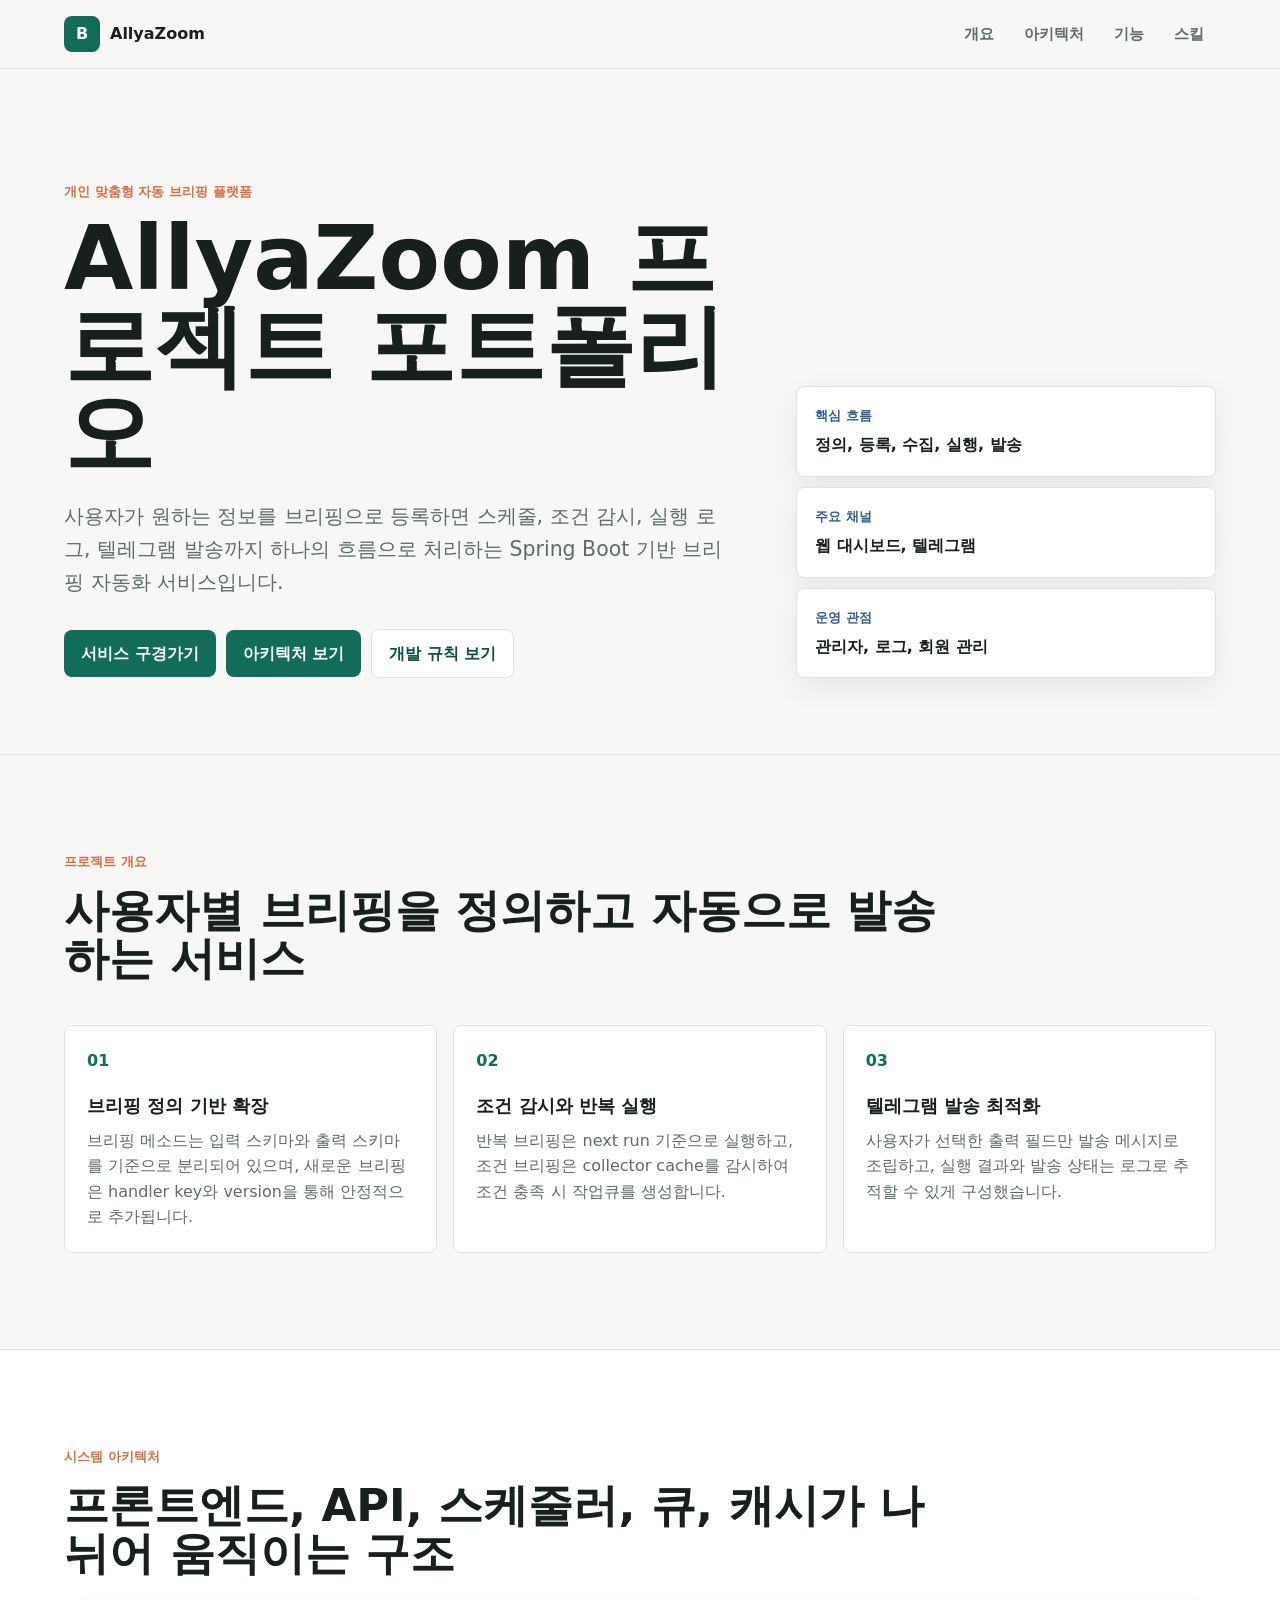
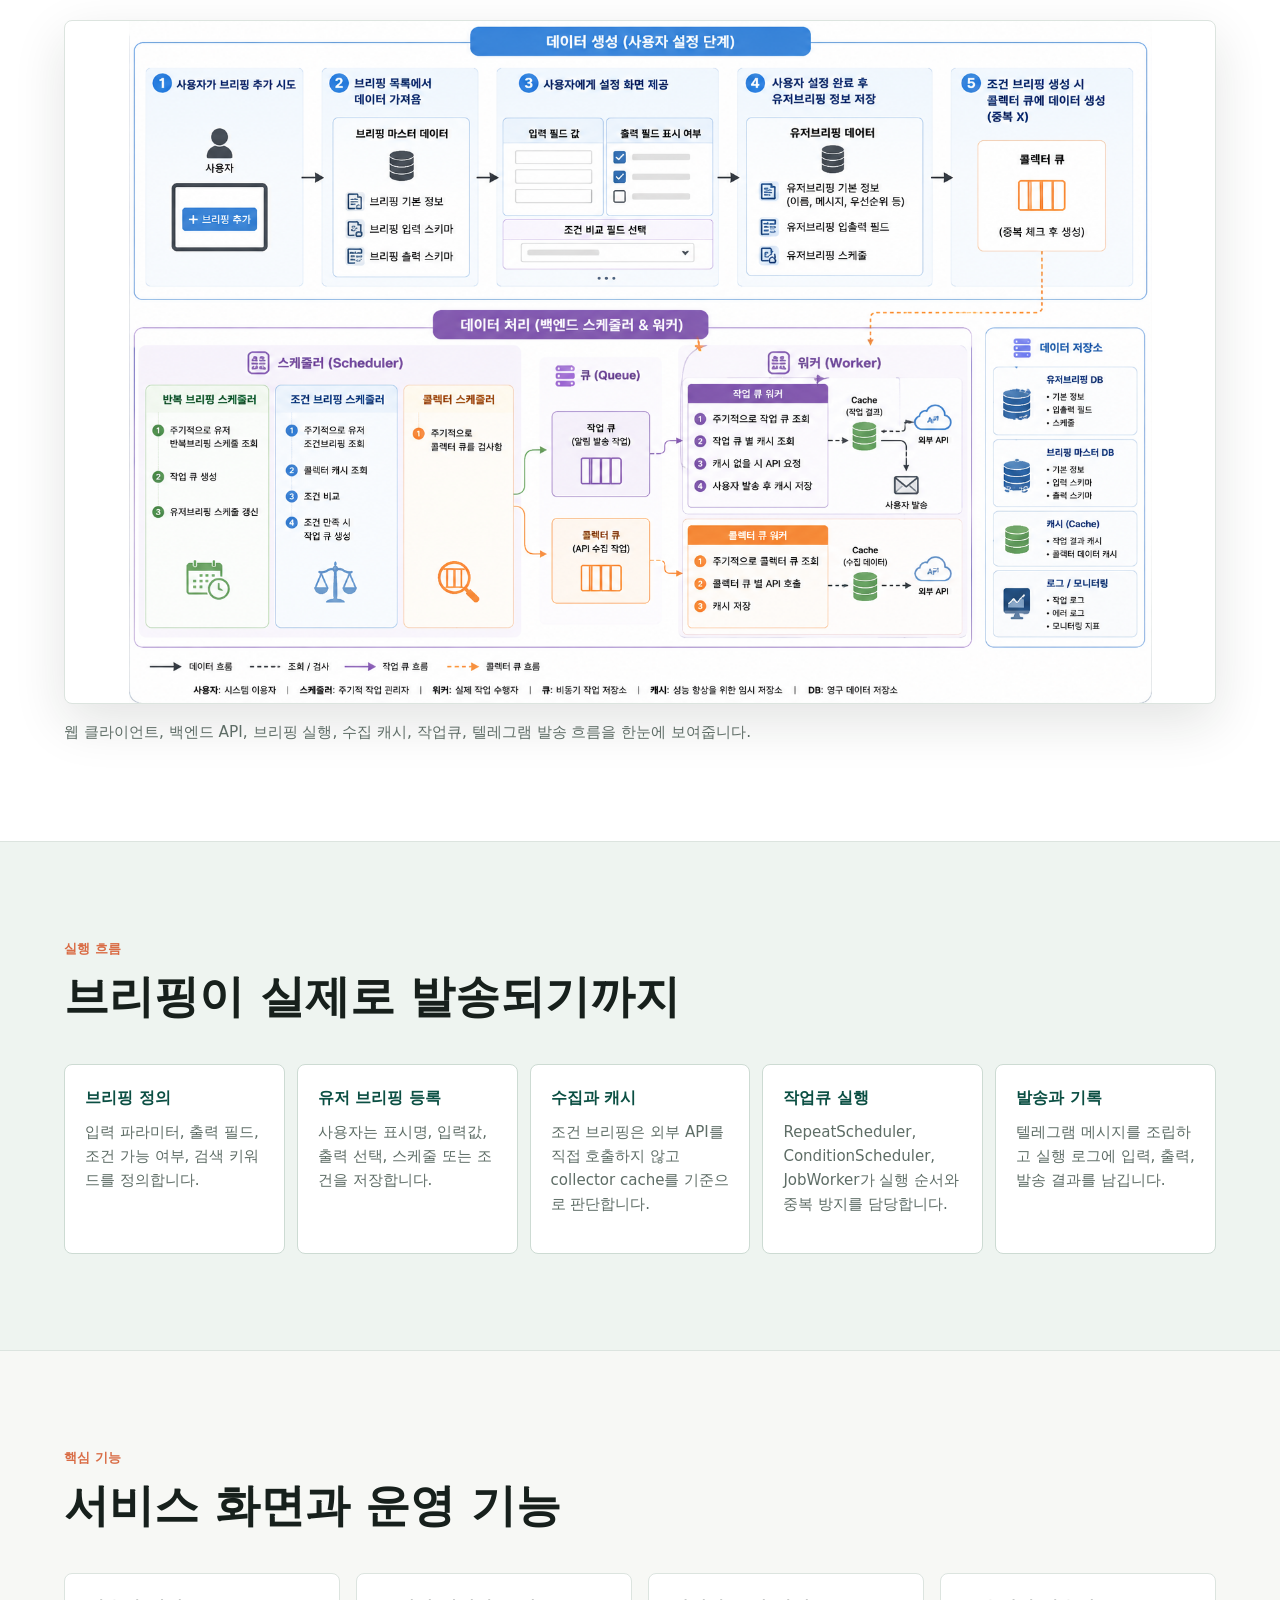
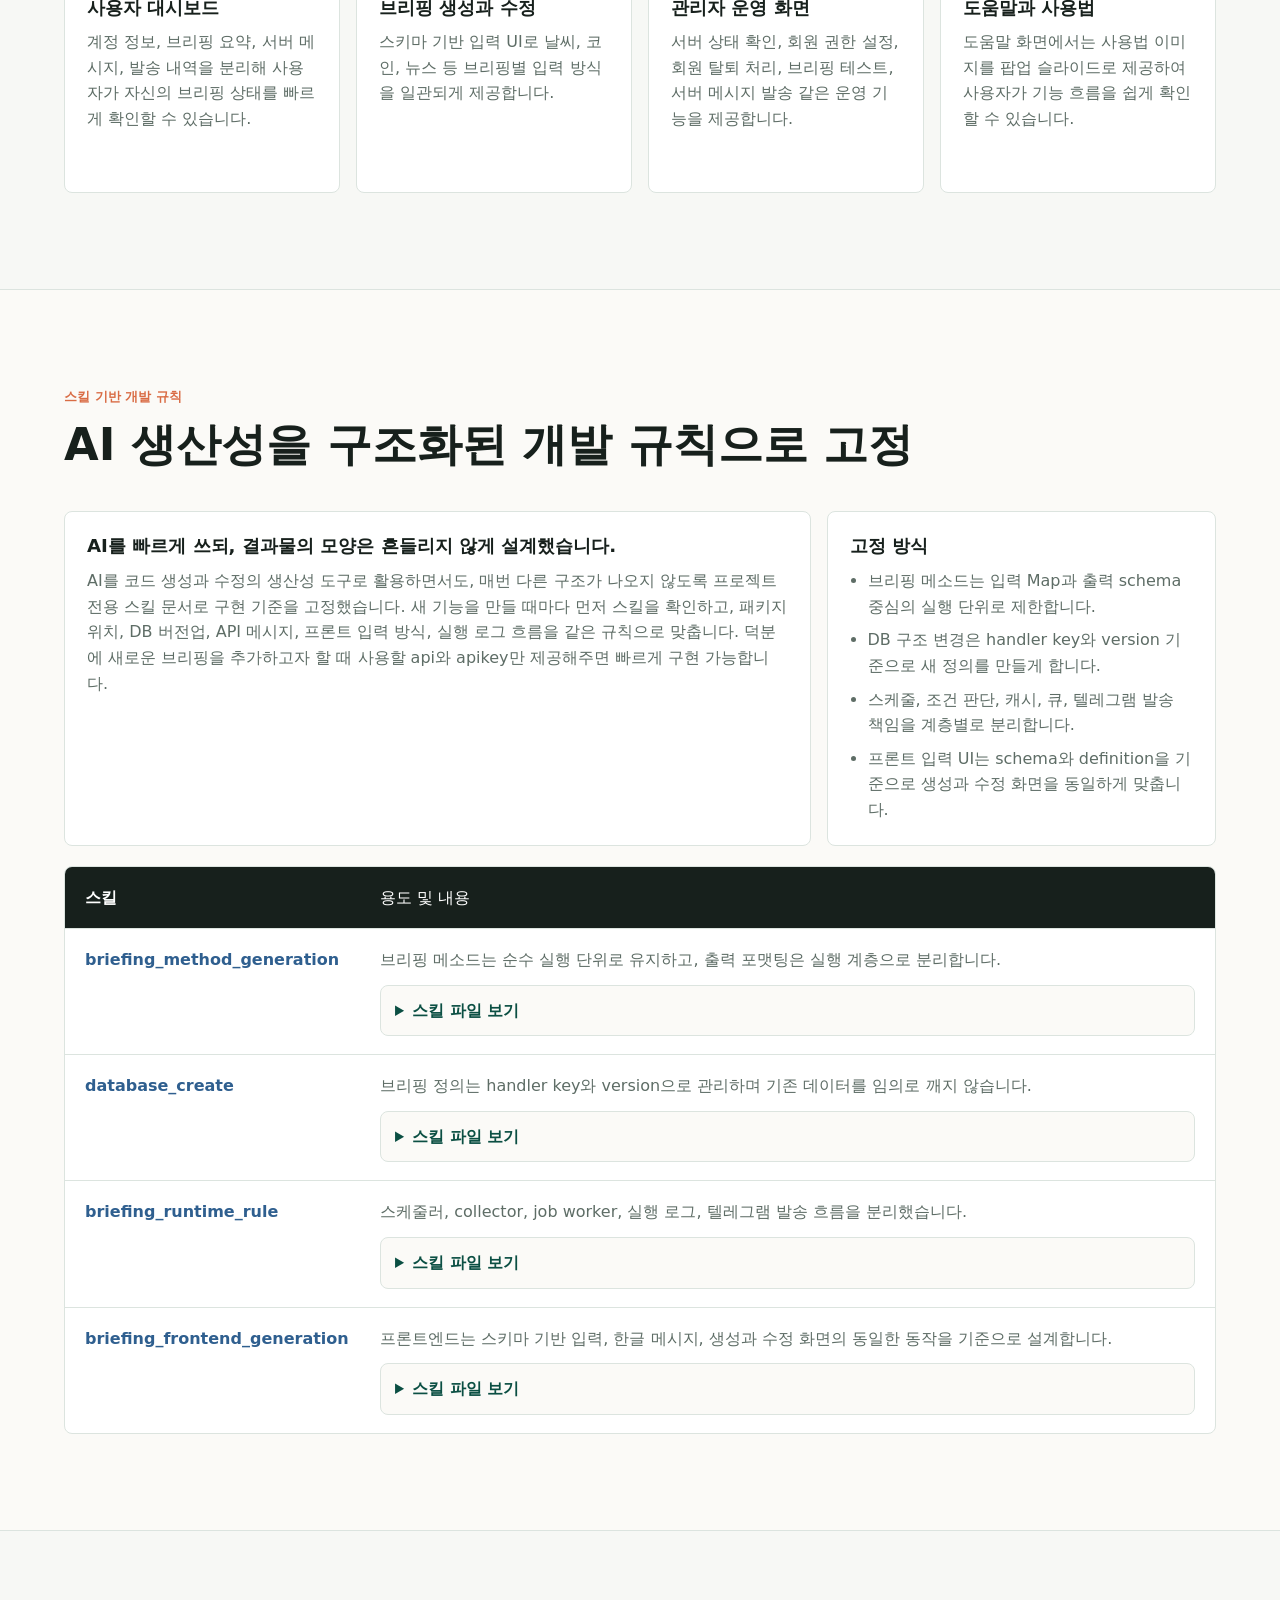
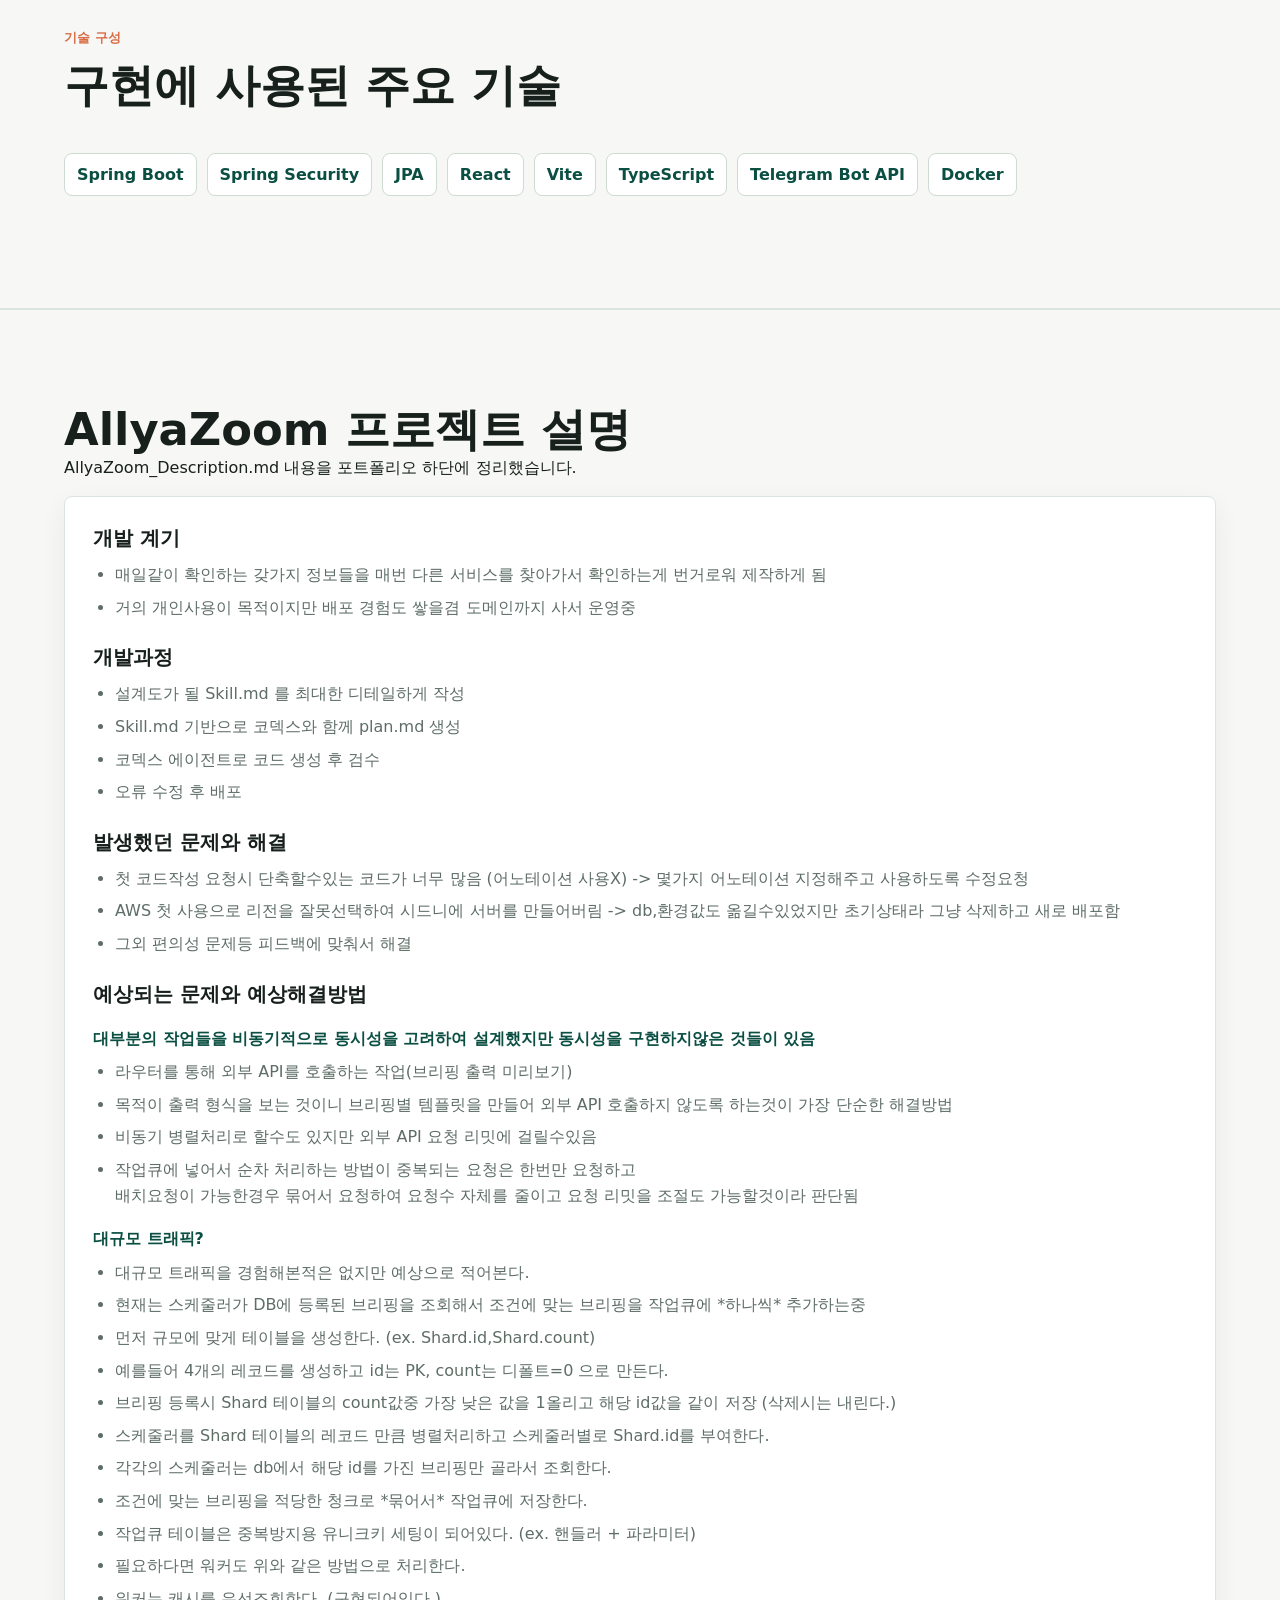
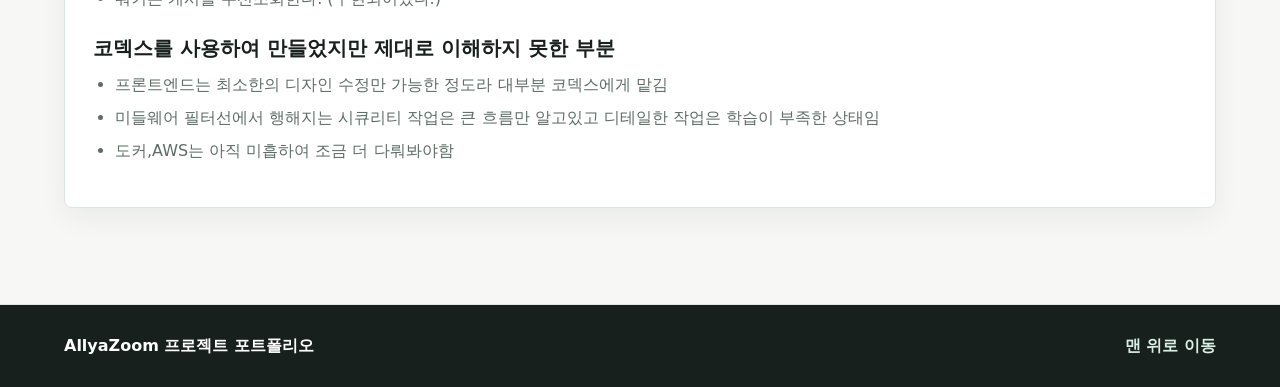
==== src/main/resources/static/myinfo/subpofol/AllyaZoom_portpolio.html @ ef2517f9 "일단 모양 갖춤" ====
<!doctype html>
<html lang="ko">
  <head>
    <meta charset="UTF-8" />
    <meta name="viewport" content="width=device-width, initial-scale=1.0" />
    <title>AllyaZoom 프로젝트 포트폴리오</title>
    <style>
:root {
  color-scheme: light;
  --ink: #17201c;
  --muted: #5e6d66;
  --line: #dce4df;
  --paper: #f7f8f5;
  --surface: #ffffff;
  --accent: #116c5a;
  --accent-strong: #0b4f43;
  --warm: #d96c45;
  --blue: #2f5f8f;
  --shadow: 0 18px 52px rgba(23, 32, 28, 0.12);
}

* {
  box-sizing: border-box;
}

html {
  scroll-behavior: smooth;
}

body {
  margin: 0;
  background: var(--paper);
  color: var(--ink);
  font-family: "Pretendard", "Apple SD Gothic Neo", "Malgun Gothic", system-ui, sans-serif;
  line-height: 1.6;
}

a {
  color: inherit;
  text-decoration: none;
}

.topbar {
  position: sticky;
  top: 0;
  z-index: 10;
  display: flex;
  align-items: center;
  justify-content: space-between;
  gap: 24px;
  min-height: 68px;
  padding: 14px clamp(20px, 5vw, 72px);
  background: rgba(247, 248, 245, 0.92);
  border-bottom: 1px solid var(--line);
  backdrop-filter: blur(14px);
}

.brand,
.nav,
.intro-actions,
.tech-list {
  display: flex;
  align-items: center;
}

.brand {
  gap: 10px;
  font-weight: 800;
  letter-spacing: 0;
}

.brand-mark {
  display: inline-grid;
  width: 36px;
  height: 36px;
  place-items: center;
  border-radius: 8px;
  background: var(--accent);
  color: #ffffff;
}

.nav {
  flex-wrap: wrap;
  justify-content: flex-end;
  gap: 6px;
}

.nav a {
  min-height: 38px;
  padding: 8px 12px;
  border-radius: 8px;
  color: var(--muted);
  font-size: 0.95rem;
  font-weight: 700;
}

.nav a:hover {
  background: #e7eee9;
  color: var(--accent-strong);
}

.intro {
  display: grid;
  grid-template-columns: minmax(0, 1fr) minmax(280px, 420px);
  gap: clamp(28px, 5vw, 64px);
  align-items: end;
  padding: clamp(54px, 9vw, 112px) clamp(20px, 5vw, 72px) clamp(34px, 6vw, 76px);
  border-bottom: 1px solid var(--line);
}

.intro-copy {
  max-width: 850px;
}

.eyebrow {
  margin: 0 0 12px;
  color: var(--warm);
  font-size: 0.84rem;
  font-weight: 900;
}

h1,
h2,
h3,
p,
dl,
dd,
ul {
  margin-top: 0;
}

h1 {
  max-width: 940px;
  margin-bottom: 22px;
  font-size: clamp(2.7rem, 7vw, 6.5rem);
  line-height: 0.98;
  letter-spacing: 0;
}

h2 {
  max-width: 900px;
  margin-bottom: 0;
  font-size: clamp(1.8rem, 3.5vw, 3.4rem);
  line-height: 1.08;
  letter-spacing: 0;
}

h3 {
  margin-bottom: 10px;
  font-size: 1.14rem;
  line-height: 1.3;
  letter-spacing: 0;
}

.lead {
  max-width: 720px;
  color: var(--muted);
  font-size: clamp(1.05rem, 1.7vw, 1.28rem);
}

.intro-actions {
  flex-wrap: wrap;
  gap: 10px;
  margin-top: 30px;
}

.primary-link,
.secondary-link {
  display: inline-flex;
  align-items: center;
  justify-content: center;
  min-height: 46px;
  padding: 11px 17px;
  border-radius: 8px;
  font-weight: 800;
}

.primary-link {
  background: var(--accent);
  color: #ffffff;
}

.secondary-link {
  border: 1px solid var(--line);
  background: var(--surface);
  color: var(--accent-strong);
}

.intro-stats {
  display: grid;
  gap: 10px;
  margin-bottom: 0;
}

.intro-stats div {
  padding: 18px;
  border: 1px solid var(--line);
  border-radius: 8px;
  background: var(--surface);
  box-shadow: 0 10px 30px rgba(23, 32, 28, 0.07);
}

.intro-stats dt {
  margin-bottom: 6px;
  color: var(--blue);
  font-size: 0.82rem;
  font-weight: 900;
}

.intro-stats dd {
  margin-left: 0;
  font-weight: 800;
}

.section {
  padding: clamp(54px, 8vw, 96px) clamp(20px, 5vw, 72px);
  border-bottom: 1px solid var(--line);
}

.section-heading {
  display: grid;
  gap: 2px;
  margin-bottom: clamp(24px, 4vw, 42px);
}

.overview-grid,
.feature-layout {
  display: grid;
  grid-template-columns: repeat(3, minmax(0, 1fr));
  gap: 16px;
}

.feature-layout {
  grid-template-columns: repeat(4, minmax(0, 1fr));
}

.feature-card {
  min-height: 220px;
  padding: 22px;
  border: 1px solid var(--line);
  border-radius: 8px;
  background: var(--surface);
}

.feature-card p {
  margin-bottom: 0;
  color: var(--muted);
}

.card-index {
  display: inline-block;
  margin-bottom: 20px;
  color: var(--accent);
  font-weight: 900;
}

.architecture-section {
  background: #ffffff;
}

.architecture-figure {
  margin: 0;
}

.architecture-figure img {
  display: block;
  width: 100%;
  max-height: 76vh;
  object-fit: contain;
  border: 1px solid var(--line);
  border-radius: 8px;
  background: #ffffff;
  box-shadow: var(--shadow);
}

.architecture-figure figcaption {
  max-width: 920px;
  margin-top: 16px;
  color: var(--muted);
  font-size: 0.96rem;
}

.flow-section {
  background: #eef4f0;
}

.flow-list {
  display: grid;
  grid-template-columns: repeat(5, minmax(0, 1fr));
  gap: 12px;
}

.flow-list article {
  position: relative;
  min-height: 190px;
  padding: 20px;
  border: 1px solid #cddbd3;
  border-radius: 8px;
  background: #ffffff;
}

.flow-list strong {
  display: block;
  margin-bottom: 10px;
  color: var(--accent-strong);
  font-size: 1rem;
}

.flow-list p {
  margin-bottom: 0;
  color: var(--muted);
  font-size: 0.94rem;
}

.skills-section {
  background: #fbfaf7;
}

.skill-summary {
  display: grid;
  grid-template-columns: minmax(0, 0.92fr) minmax(260px, 0.48fr);
  gap: 16px;
  margin-bottom: 20px;
}

.skill-summary article,
.skill-summary aside {
  padding: 22px;
  border: 1px solid var(--line);
  border-radius: 8px;
  background: var(--surface);
}

.skill-summary p,
.skill-summary li {
  color: var(--muted);
}

.skill-summary h3 {
  margin-bottom: 10px;
}

.skill-summary ul {
  display: grid;
  gap: 8px;
  margin-bottom: 0;
  padding-left: 18px;
}


.skill-file-view {
  margin-top: 12px;
  border: 1px solid var(--line);
  border-radius: 8px;
  background: #fbfaf7;
}

.skill-file-view summary {
  cursor: pointer;
  padding: 12px 14px;
  color: var(--accent-strong);
  font-weight: 900;
}

.skill-file-view pre {
  max-height: 360px;
  margin: 0;
  padding: 16px;
  overflow: auto;
  border-top: 1px solid var(--line);
  color: #25312c;
  background: #ffffff;
  font-family: "D2Coding", "Consolas", monospace;
  font-size: 0.86rem;
  line-height: 1.55;
  white-space: pre-wrap;
}
.skill-table {
  display: grid;
  overflow: hidden;
  border: 1px solid var(--line);
  border-radius: 8px;
  background: var(--surface);
}

.skill-row {
  display: grid;
  grid-template-columns: minmax(220px, 0.34fr) minmax(0, 1fr);
  gap: 18px;
  padding: 18px 20px;
  border-bottom: 1px solid var(--line);
}

.skill-row:last-child {
  border-bottom: 0;
}

.skill-row span:first-child {
  color: var(--blue);
  font-weight: 900;
  overflow-wrap: anywhere;
}

.skill-row span:last-child {
  color: var(--muted);
}

.skill-head {
  background: #17201c;
}

.skill-head span:first-child,
.skill-head span:last-child {
  color: #ffffff;
}

.tech-list {
  flex-wrap: wrap;
  gap: 10px;
  padding-left: 0;
  list-style: none;
}

.tech-list li {
  min-height: 38px;
  padding: 8px 12px;
  border: 1px solid #cddbd3;
  border-radius: 8px;
  background: #ffffff;
  color: var(--accent-strong);
  font-weight: 800;
}

.footer {
  display: flex;
  align-items: center;
  justify-content: space-between;
  gap: 16px;
  padding: 28px clamp(20px, 5vw, 72px);
  background: #17201c;
  color: #ffffff;
}

.footer p {
  margin-bottom: 0;
  font-weight: 800;
}

.footer a {
  color: #d9efe6;
  font-weight: 800;
}

@media (max-width: 1100px) {
  .intro,
  .overview-grid,
  .feature-layout,
  .flow-list {
    grid-template-columns: repeat(2, minmax(0, 1fr));
  }
}

@media (max-width: 760px) {
  .topbar {
    position: static;
    align-items: flex-start;
    flex-direction: column;
  }

  .nav {
    justify-content: flex-start;
  }

  .intro,
  .overview-grid,
  .feature-layout,
  .flow-list,
  .skill-summary,
  .skill-row {
    grid-template-columns: 1fr;
  }

  .intro {
    padding-top: 38px;
  }

  .feature-card,
  .flow-list article {
    min-height: auto;
  }

  .footer {
    align-items: flex-start;
    flex-direction: column;
  }
}

    
        .portfolio-description {
            border-top: 1px solid var(--line);
        }

        .description-card {
            border: 1px solid var(--line);
            border-radius: 8px;
            background: var(--surface);
            padding: clamp(18px, 3vw, 28px);
            box-shadow: 0 10px 28px rgba(24, 33, 29, 0.06);
        }

        .description-card h3 {
            margin: 24px 0 10px;
            font-size: 20px;
            line-height: 1.35;
        }

        .description-card h3:first-child {
            margin-top: 0;
        }

        .description-card h4 {
            margin: 18px 0 8px;
            font-size: 16px;
            color: var(--accent-strong);
        }

        .description-card p,
        .description-card li {
            color: var(--muted);
        }

        .description-card ul {
            margin: 0 0 16px;
            padding-left: 22px;
        }

        .description-card li + li {
            margin-top: 7px;
        }

        .description-card code {
            border: 1px solid var(--line);
            border-radius: 6px;
            background: var(--surface-strong, #eef4ef);
            padding: 1px 5px;
            color: var(--accent-strong);
            font-size: 0.92em;
        }
    </style>
  </head>
  <body>
    <header class="topbar">
      <a class="brand" href="#top" aria-label="Briefer 포트폴리오 처음으로 이동">
        <span class="brand-mark">B</span>
        <span>AllyaZoom</span>
      </a>
      <nav class="nav" aria-label="포트폴리오 섹션">
        <a href="#overview">개요</a>
        <a href="#architecture">아키텍처</a>
        <a href="#features">기능</a>
        <a href="#skills">스킬</a>
      </nav>
    </header>

    <main id="top">
      <section class="intro" aria-labelledby="portfolio-title">
        <div class="intro-copy">
          <p class="eyebrow">개인 맞춤형 자동 브리핑 플랫폼</p>
          <h1 id="portfolio-title">AllyaZoom 프로젝트 포트폴리오</h1>
          <p class="lead">
            사용자가 원하는 정보를 브리핑으로 등록하면 스케줄, 조건 감시, 실행 로그, 텔레그램 발송까지
            하나의 흐름으로 처리하는 Spring Boot 기반 브리핑 자동화 서비스입니다.
          </p>
          <div class="intro-actions">
            <a class="primary-link" href="https://www.allyazoom.com" target="_blank" rel="noopener noreferrer">서비스 구경가기</a>
            <a class="primary-link" href="#architecture">아키텍처 보기</a>
            <a class="secondary-link" href="#skills">개발 규칙 보기</a>
          </div>
        </div>
        <dl class="intro-stats" aria-label="프로젝트 핵심 지표">
          <div>
            <dt>핵심 흐름</dt>
            <dd>정의, 등록, 수집, 실행, 발송</dd>
          </div>
          <div>
            <dt>주요 채널</dt>
            <dd>웹 대시보드, 텔레그램</dd>
          </div>
          <div>
            <dt>운영 관점</dt>
            <dd>관리자, 로그, 회원 관리</dd>
          </div>
        </dl>
      </section>

      <section id="overview" class="section">
        <div class="section-heading">
          <p class="eyebrow">프로젝트 개요</p>
          <h2>사용자별 브리핑을 정의하고 자동으로 발송하는 서비스</h2>
        </div>
        <div class="overview-grid">
          <article class="feature-card">
            <span class="card-index">01</span>
            <h3>브리핑 정의 기반 확장</h3>
            <p>
              브리핑 메소드는 입력 스키마와 출력 스키마를 기준으로 분리되어 있으며, 새로운 브리핑은
              handler key와 version을 통해 안정적으로 추가됩니다.
            </p>
          </article>
          <article class="feature-card">
            <span class="card-index">02</span>
            <h3>조건 감시와 반복 실행</h3>
            <p>
              반복 브리핑은 next run 기준으로 실행하고, 조건 브리핑은 collector cache를 감시하여
              조건 충족 시 작업큐를 생성합니다.
            </p>
          </article>
          <article class="feature-card">
            <span class="card-index">03</span>
            <h3>텔레그램 발송 최적화</h3>
            <p>
              사용자가 선택한 출력 필드만 발송 메시지로 조립하고, 실행 결과와 발송 상태는 로그로
              추적할 수 있게 구성했습니다.
            </p>
          </article>
        </div>
      </section>

      <section id="architecture" class="section architecture-section">
        <div class="section-heading">
          <p class="eyebrow">시스템 아키텍처</p>
          <h2>프론트엔드, API, 스케줄러, 큐, 캐시가 나뉘어 움직이는 구조</h2>
        </div>
        <figure class="architecture-figure">
          <img src="[data-uri]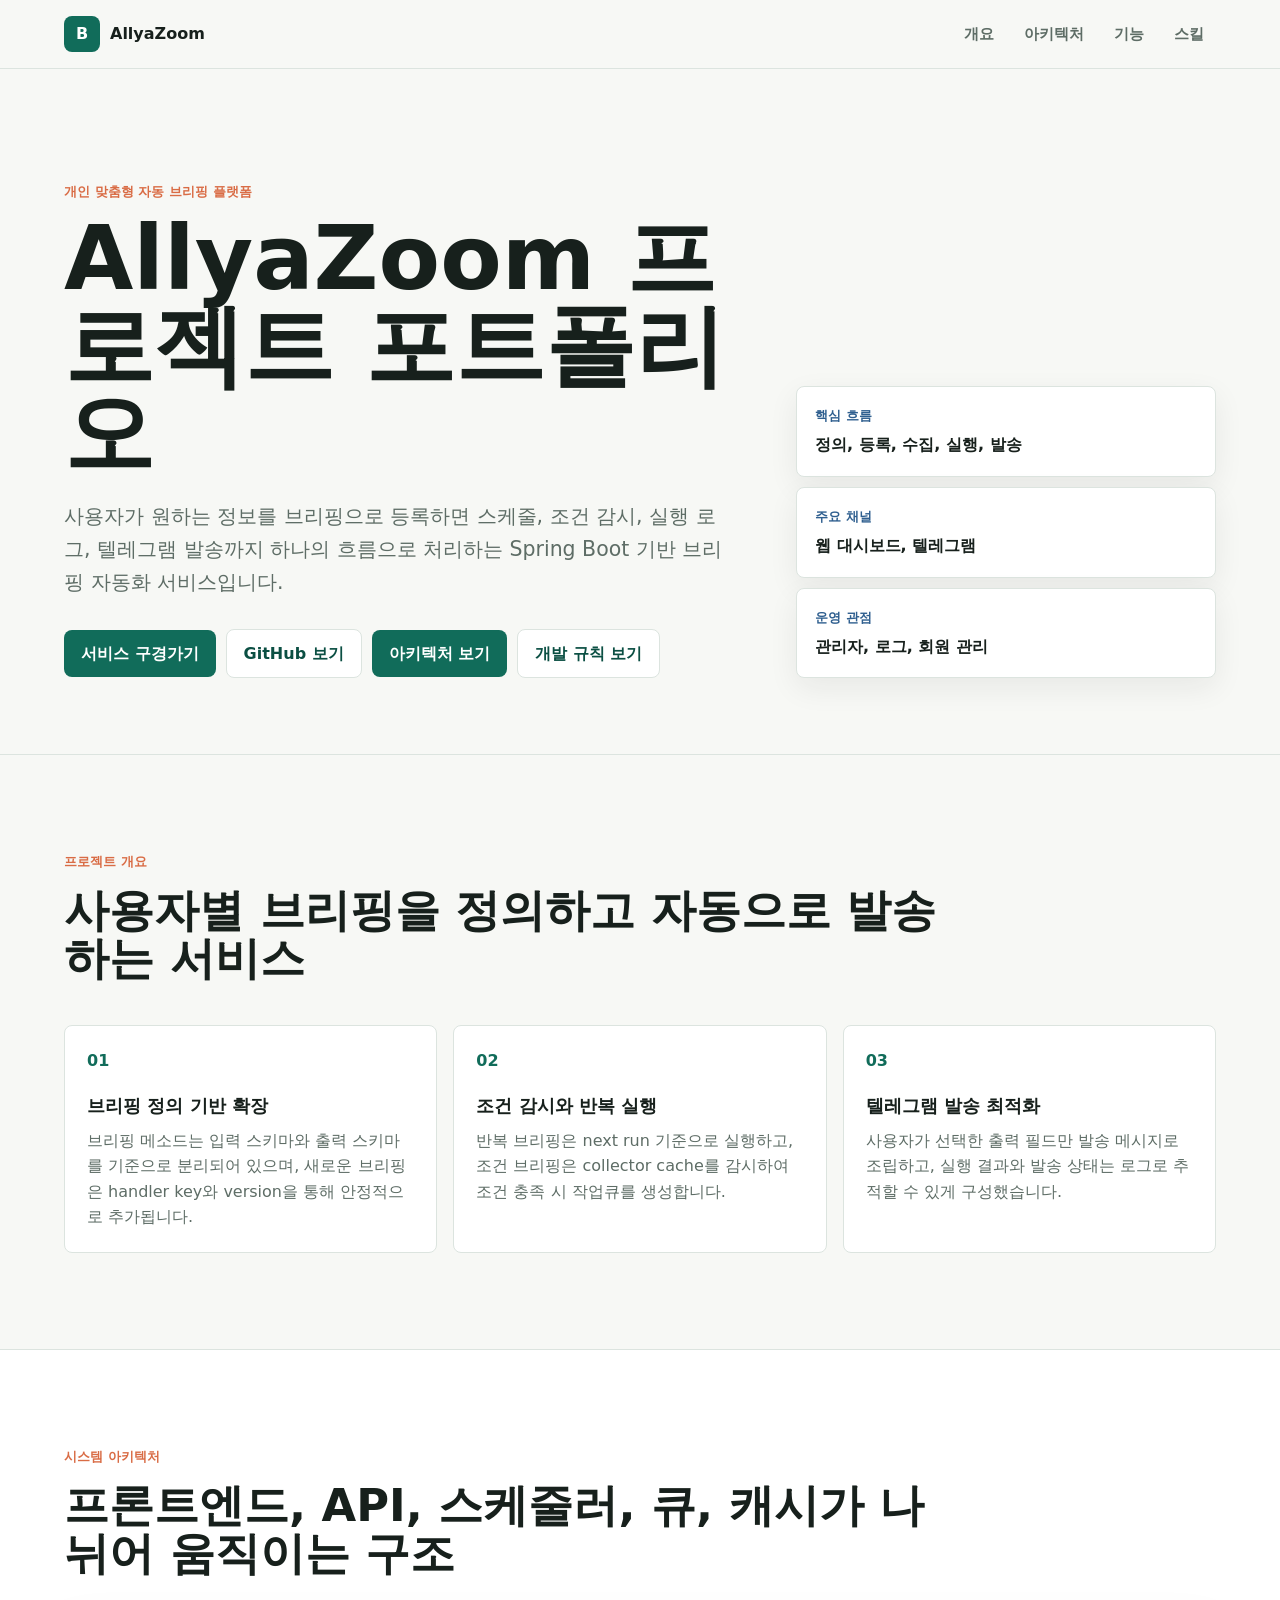
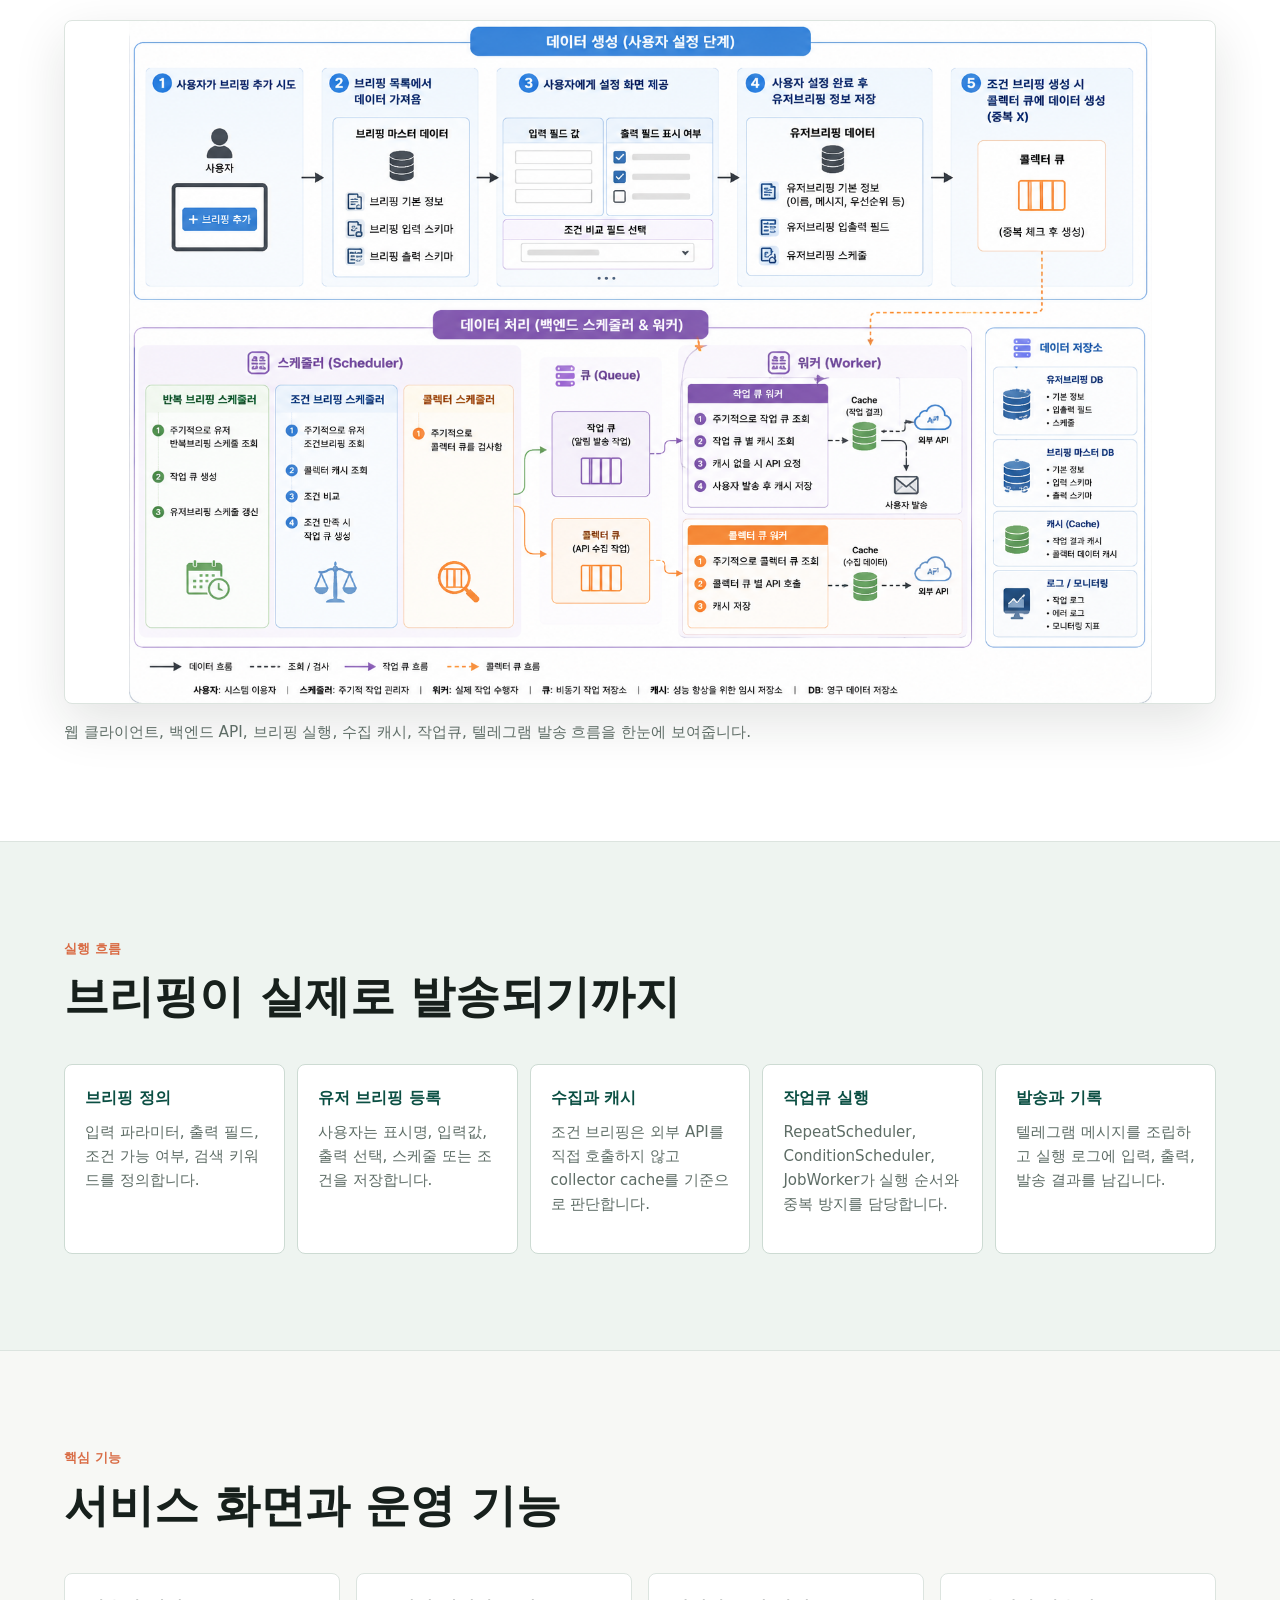
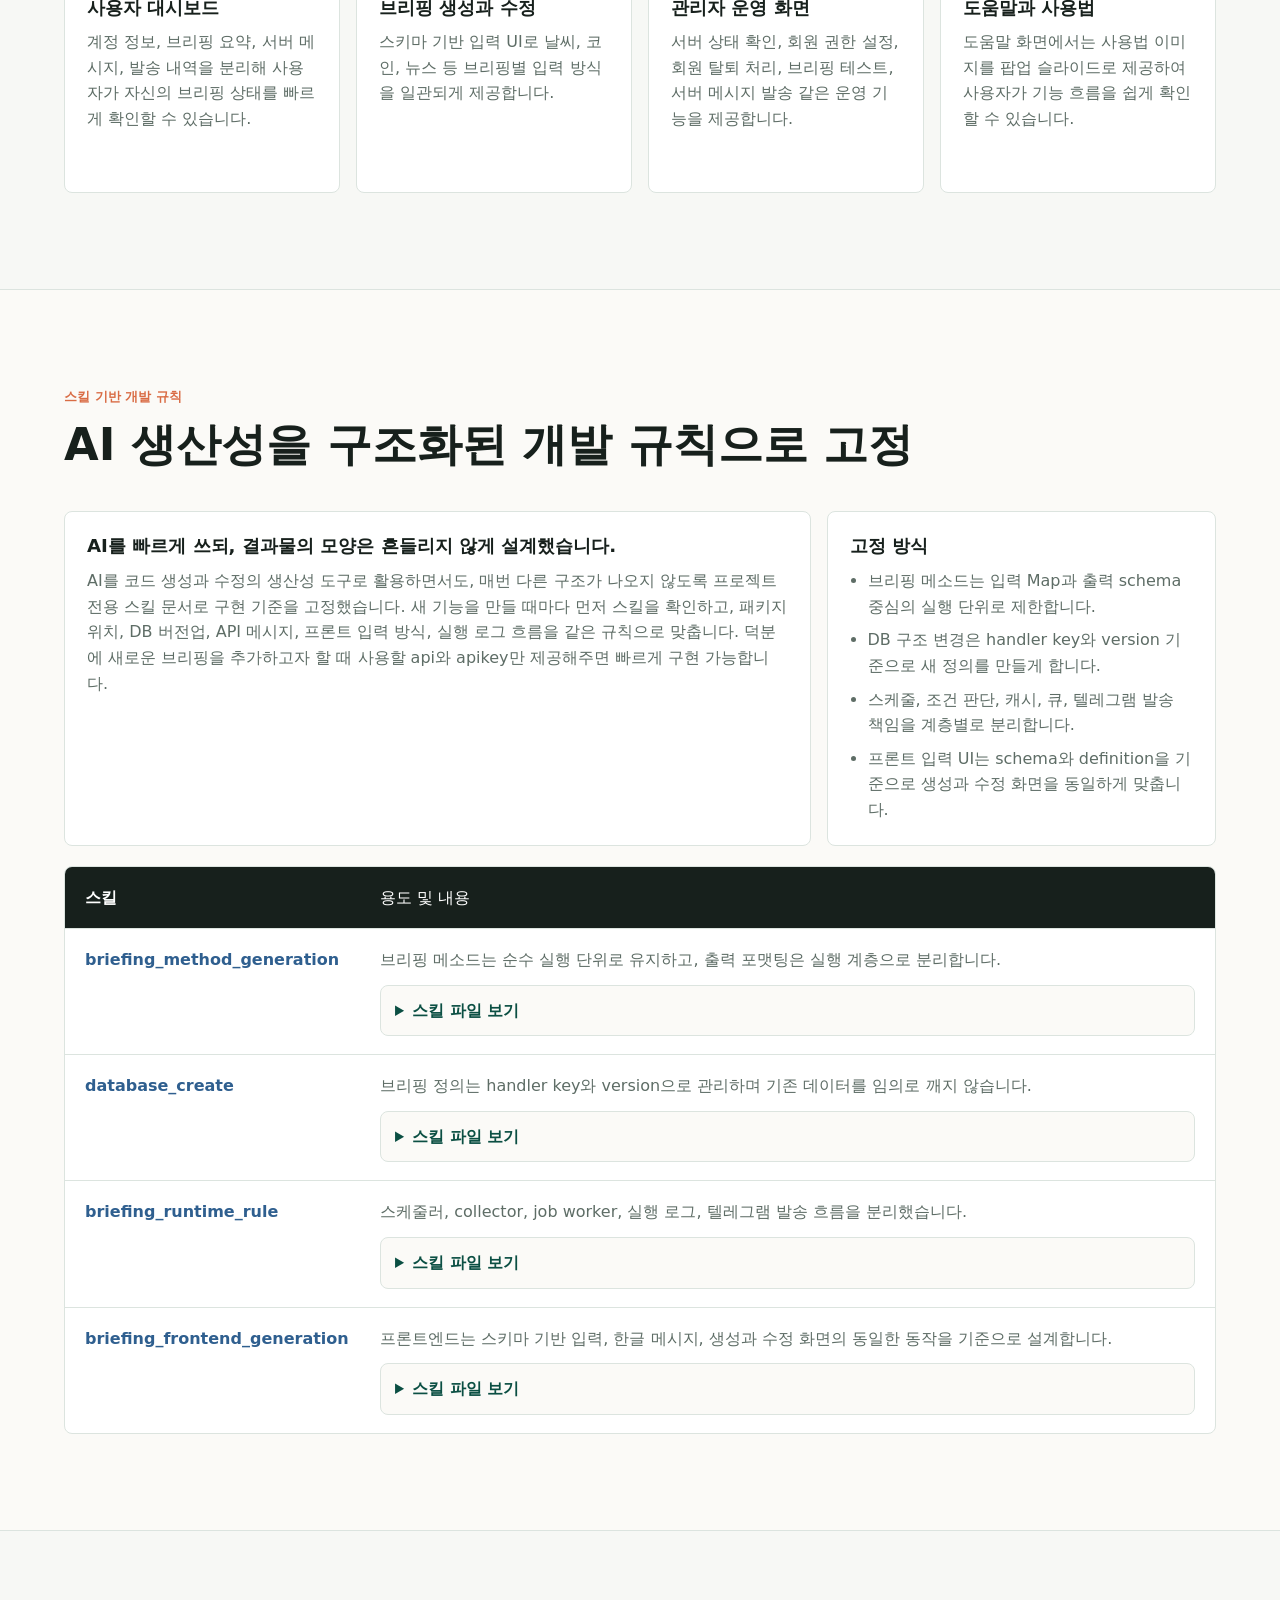
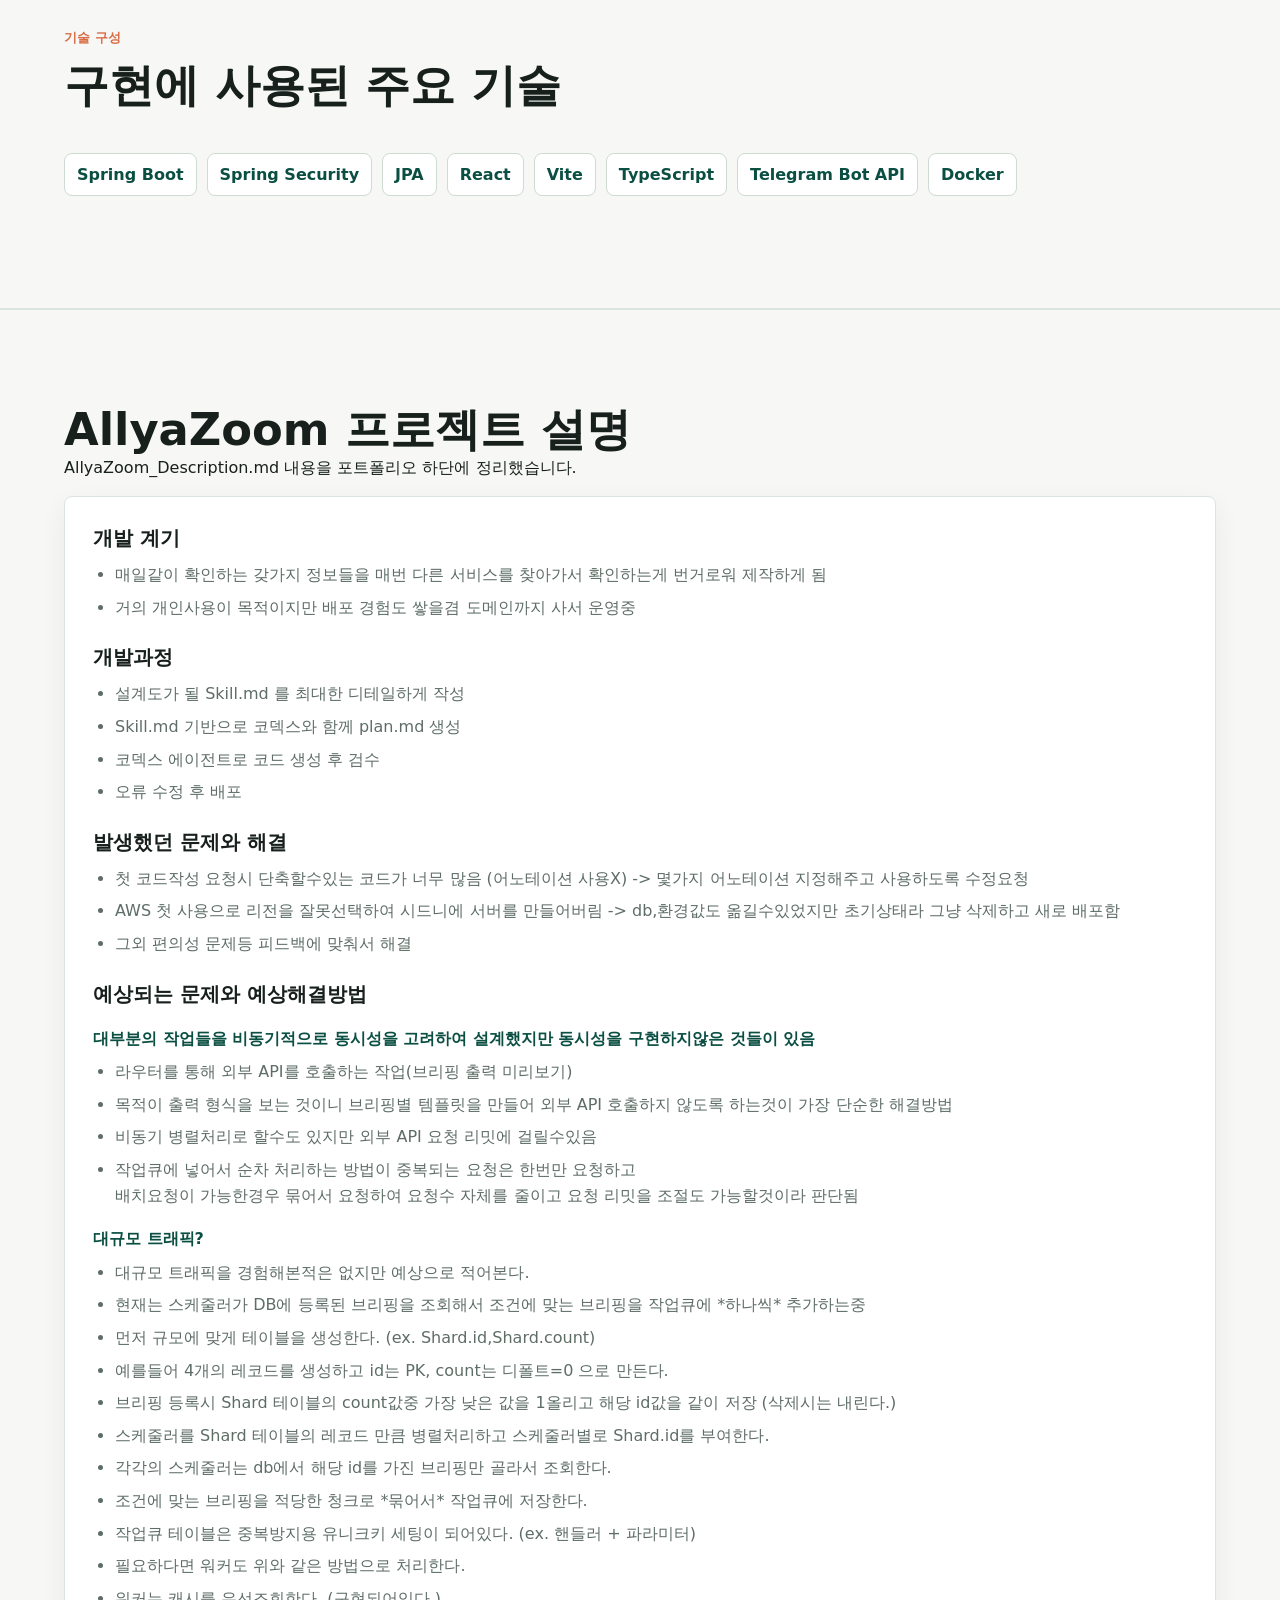
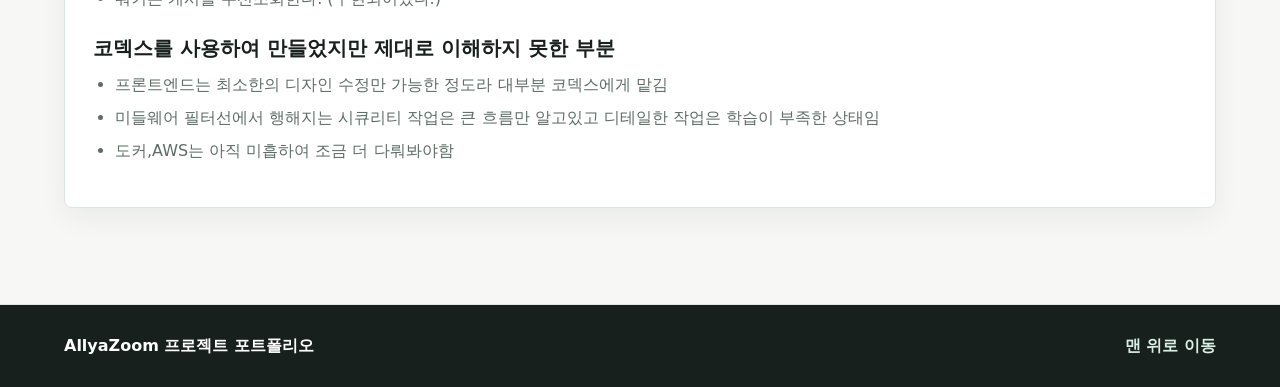
